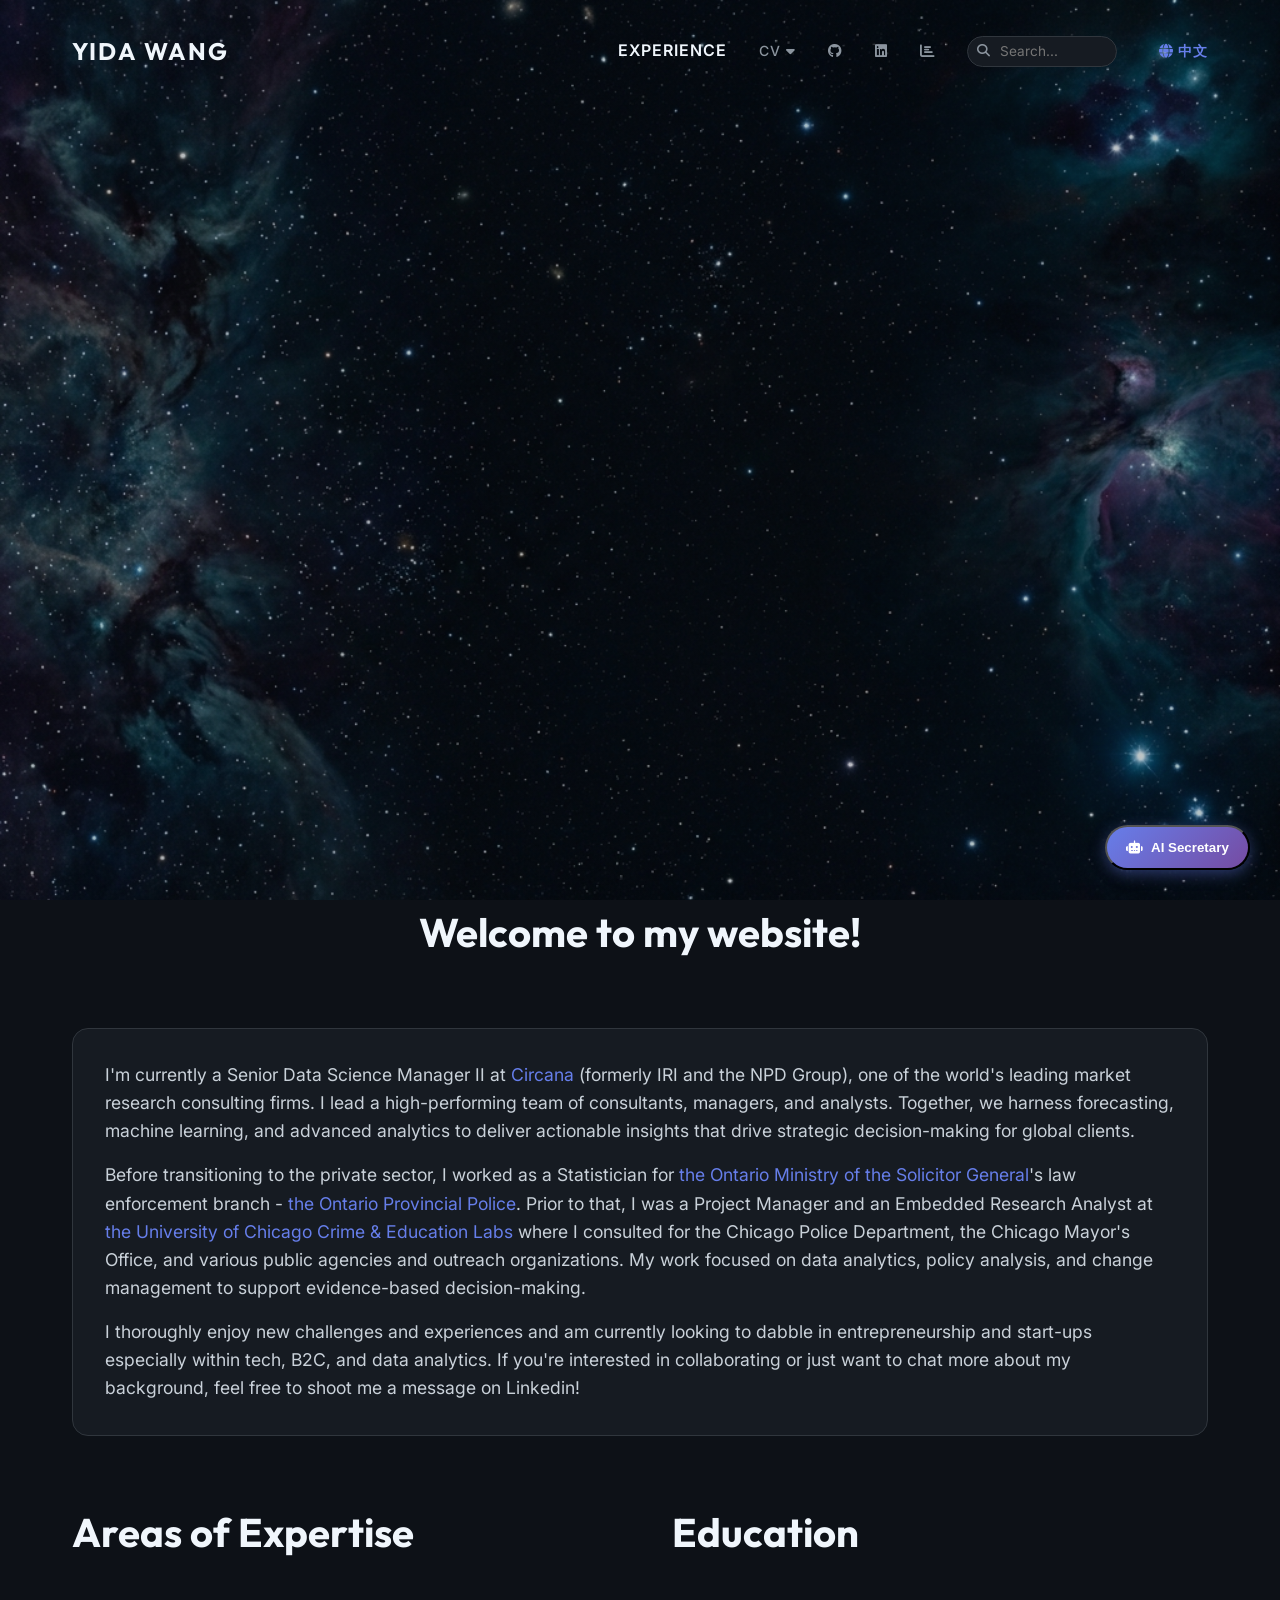
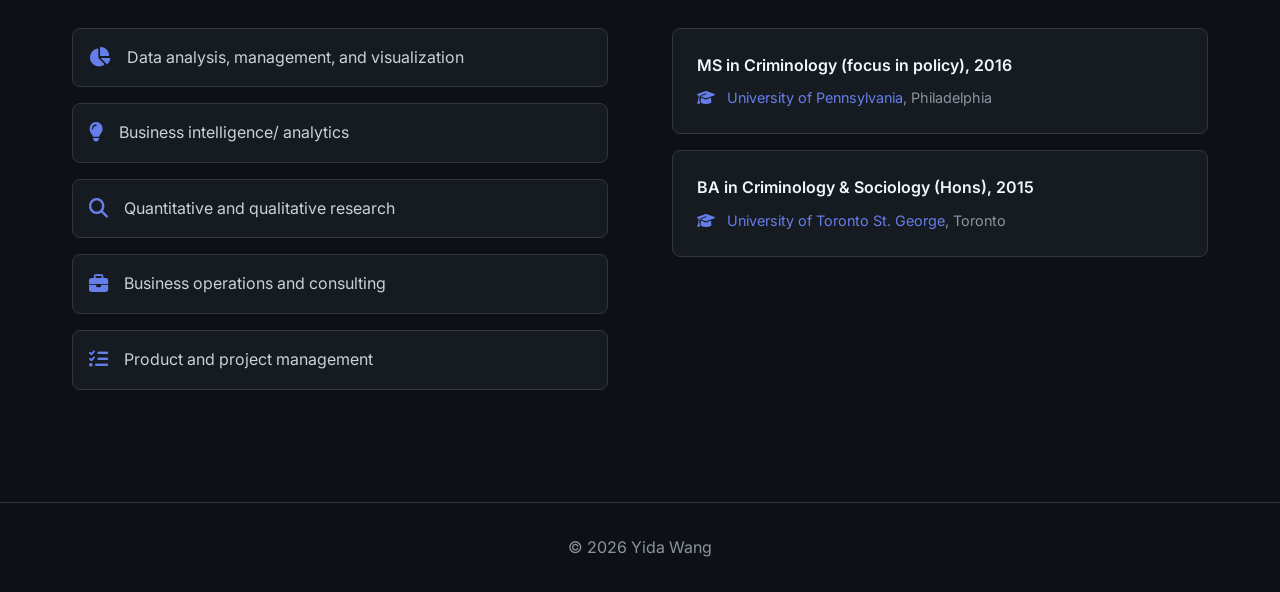
==== Final_v1/index.html @ 491728aa "UI polish: CV dropdown accent color, default cursor, TOC purple glow, softer portrait fade, cache v1" ====
<!DOCTYPE html>
<html lang="en">
<head>
    <meta charset="UTF-8">
    <meta name="viewport" content="width=device-width, initial-scale=1.0">
    <title>Yida Wang</title>
    <!-- Google tag (gtag.js) -->
    <script async src="https://www.googletagmanager.com/gtag/js?id=G-ZHW58FW84M"></script>
    <script>
      window.dataLayer = window.dataLayer || [];
      function gtag(){dataLayer.push(arguments);}
      gtag('js', new Date());

      gtag('config', 'G-ZHW58FW84M');
    </script>
    <link rel="icon" type="image/png" href="favicon.png">
    <link rel="stylesheet" href="style.css?v=5">
    <link rel="stylesheet" href="https://cdnjs.cloudflare.com/ajax/libs/font-awesome/6.4.0/css/all.min.css">
</head>
<body>

    <!-- Navigation -->
    <nav class="navbar" id="navbar">
        <div class="container nav-container">
            <a href="index.html" class="nav-brand">Yida Wang</a>
            <ul class="nav-links" id="nav-links">
                <li><a href="experience.html" class="nav-link nav-highlight">Experience</a></li>
                <li class="dropdown">
                    <a href="#" class="nav-link">CV <i class="fas fa-caret-down"></i></a>
                    <div class="dropdown-content">
                        <a href="https://public.tableau.com/app/profile/yida.wang24/viz/yida_resume/Resume" target="_blank" rel="noopener noreferrer">Interactive</a>
                        <a href="CV/website_resume.pdf" target="_blank" rel="noopener noreferrer">PDF</a>
                    </div>
                </li>
                <li><a href="https://github.com/yidaw123" target="_blank" rel="noopener noreferrer" class="nav-link" title="GitHub"><i class="fab fa-github"></i></a></li>
                <li><a href="https://www.linkedin.com/in/yidawang/" target="_blank" rel="noopener noreferrer" class="nav-link" title="LinkedIn"><i class="fab fa-linkedin"></i></a></li>
                <li><a href="https://public.tableau.com/app/profile/yida.wang24/vizzes" target="_blank" rel="noopener noreferrer" class="nav-link" title="Tableau Profile"><i class="fas fa-chart-bar"></i></a></li>
                <li class="search-nav-item">
                    <div class="search-container">
                        <input type="text" id="site-search" placeholder="Search..." class="search-input">
                        <i class="fas fa-search search-icon"></i>
                    </div>
                    <div id="search-results" class="search-results-dropdown"></div>
                </li>
                <li class="translate-nav-item" style="display: flex; align-items: center; margin-left: 10px;">
                    <a href="index-zh.html" class="nav-link" style="color: var(--accent-color); font-weight: bold;"><i class="fas fa-globe"></i> 中文</a>
                </li>
            </ul>
            <button class="mobile-menu-btn" id="mobile-menu-btn" aria-label="Toggle navigation">
                <i class="fas fa-bars"></i>
            </button>
        </div>
    </nav>

    <!-- Hero Section -->
    <section class="hero container">
        <div class="hero-content">
            <div class="hero-text fade-in-up">
                <h1 class="hero-title">Yida Wang</h1>
                <h2 class="hero-subtitle">Senior Data Science Manager II @ Circana</h2>
                <div class="btn-group">
                    <a href="https://github.com/yidaw123" target="_blank" class="btn btn-primary"><i class="fab fa-github"></i> GitHub</a>
                    <a href="https://www.linkedin.com/in/yidawang/" target="_blank" class="btn btn-primary"><i class="fab fa-linkedin"></i> LinkedIn</a>
                    <a href="mailto:yidaw93@hotmail.com" class="btn btn-primary"><i class="fas fa-envelope"></i> Email</a>
                </div>
            </div>
            <div class="hero-image-container fade-in-up" style="transition-delay: 0.2s;">
                <img src="images/profile_pic.jpg" alt="Yida Wang" class="hero-image" onerror="this.src='https://ui-avatars.com/api/?name=Yida+Wang&size=512&background=0D1117&color=667EEA'">
            </div>
        </div>
    </section>

    <!-- About Section -->
    <section class="container fade-in-up">
        <h2 class="section-title">Welcome to my website!</h2>
        <div class="card about-text">
            <p>I'm currently a Senior Data Science Manager II at <a href="https://www.circana.com/solution-areas/analytics" target="_blank">Circana</a> (formerly IRI and the NPD Group), one of the world's leading market research consulting firms. I lead a high-performing team of consultants, managers, and analysts. Together, we harness forecasting, machine learning, and advanced analytics to deliver actionable insights that drive strategic decision-making for global clients.</p>
            
            <p>Before transitioning to the private sector, I worked as a Statistician for <a href="https://www.ontario.ca/page/ministry-solicitor-general" target="_blank">the Ontario Ministry of the Solicitor General</a>'s law enforcement branch - <a href="https://www.opp.ca/" target="_blank">the Ontario Provincial Police</a>. Prior to that, I was a Project Manager and an Embedded Research Analyst at <a href="https://urbanlabs.uchicago.edu/" target="_blank">the University of Chicago Crime & Education Labs</a> where I consulted for the Chicago Police Department, the Chicago Mayor's Office, and various public agencies and outreach organizations. My work focused on data analytics, policy analysis, and change management to support evidence-based decision-making.</p>
            
            <p>I thoroughly enjoy new challenges and experiences and am currently looking to dabble in entrepreneurship and start-ups especially within tech, B2C, and data analytics. If you're interested in collaborating or just want to chat more about my background, feel free to shoot me a message on Linkedin!</p>
        </div>
    </section>

    <!-- Expertise & Education Grid -->
    <section class="container" style="margin-top: 4rem;">
        <div class="grid-2">
            <!-- Expertise -->
            <div class="fade-in-up">
                <h2 class="section-title" style="text-align: left;">Areas of Expertise</h2>
                <ul class="expertise-list">
                    <li><i class="fas fa-chart-pie"></i> Data analysis, management, and visualization</li>
                    <li><i class="fas fa-lightbulb"></i> Business intelligence/ analytics</li>
                    <li><i class="fas fa-search"></i> Quantitative and qualitative research</li>
                    <li><i class="fas fa-briefcase"></i> Business operations and consulting</li>
                    <li><i class="fas fa-tasks"></i> Product and project management</li>
                </ul>
            </div>

            <!-- Education -->
            <div class="fade-in-up" style="transition-delay: 0.2s;">
                <h2 class="section-title" style="text-align: left;">Education</h2>
                
                <div class="education-item">
                    <div class="education-title">MS in Criminology (focus in policy), 2016</div>
                    <div class="education-meta">
                        <i class="fas fa-graduation-cap" style="color: var(--accent-color); margin-right: 0.5rem;"></i>
                        <a href="https://crim.sas.upenn.edu/" target="_blank">University of Pennsylvania</a>, Philadelphia
                    </div>
                </div>

                <div class="education-item">
                    <div class="education-title">BA in Criminology & Sociology (Hons), 2015</div>
                    <div class="education-meta">
                        <i class="fas fa-graduation-cap" style="color: var(--accent-color); margin-right: 0.5rem;"></i>
                        <a href="https://www.crimsl.utoronto.ca/" target="_blank">University of Toronto St. George</a>, Toronto
                    </div>
                </div>
            </div>
        </div>
    </section>

    <!-- Footer -->
    <footer>
        <div class="container footer-content">
            <p>&copy; <span id="year"></span> Yida Wang</p>
        </div>
    </footer>

    <!-- Chatbot Widget -->
    <div class="chatbot-widget">
        <div class="chat-window" id="chat-window">
            <div class="chat-header">
                <div class="chat-title"><i class="fas fa-robot"></i> AI Secretary</div>
                <button class="chat-close" id="chat-close"><i class="fas fa-times"></i></button>
            </div>
            <div class="chat-messages" id="chat-messages">
                <div class="message bot-message">Hi! I'm Yida's AI Secretary. Ask me why Yida is the absolute perfect fit for your next big project!</div>
            </div>
            <div class="chat-input-area">
                <input type="text" id="chat-input" placeholder="Type a question..." autocomplete="off">
                <button id="chat-send"><i class="fas fa-paper-plane"></i></button>
            </div>
        </div>
        <button class="chatbot-btn" id="chatbot-toggle" title="Chat with AI Secretary">
            <i class="fas fa-robot"></i>
            <span class="chatbot-text">AI Secretary</span>
        </button>
    </div>

    <script src="script.js"></script>
</body>
</html>
---- Final_v1/style.css ----
/* yidawang-site/style.css */
@import url('https://fonts.googleapis.com/css2?family=Inter:wght@300;400;500;600&family=Outfit:wght@300;400;600;700&display=swap');

:root {
    /* Colors - Dark Theme */
    --bg-base: #0d1117;
    --bg-card: #161b22;
    --bg-card-hover: #1c2128;
    --border-color: #30363d;
    --text-primary: #c9d1d9;
    --text-secondary: #8b949e;
    --text-heading: #f0f6fc;

    /* Accents */
    --accent-gradient: linear-gradient(135deg, #667eea 0%, #764ba2 100%);
    --accent-color: #667eea;

    /* Spacing */
    --spacing-xs: 0.5rem;
    --spacing-sm: 1rem;
    --spacing-md: 2rem;
    --spacing-lg: 4rem;
    --spacing-xl: 6rem;

    /* Shadows & Effects */
    --shadow-sm: 0 4px 6px rgba(0, 0, 0, 0.3);
    --shadow-md: 0 10px 15px rgba(0, 0, 0, 0.4);
    --glass-bg: rgba(22, 27, 34, 0.7);
    --glass-blur: blur(10px);
}

* {
    margin: 0;
    padding: 0;
    box-sizing: border-box;
}

body {
    font-family: 'Inter', sans-serif;
    background-color: var(--bg-base);
    background-image: linear-gradient(rgba(13, 17, 23, 0.25), rgba(13, 17, 23, 0.25)), url('images/background_galaxy.png');
    background-size: cover;
    background-position: center;
    background-attachment: fixed;
    color: var(--text-primary);
    line-height: 1.6;
    overflow-x: hidden;
}

h1,
h2,
h3,
h4,
h5,
h6 {
    font-family: 'Outfit', sans-serif;
    color: var(--text-heading);
    margin-bottom: var(--spacing-sm);
}

a {
    color: var(--accent-color);
    text-decoration: none;
    transition: all 0.3s ease;
}

a:hover {
    color: #764ba2;
}

/* Base Layout */
.container {
    max-width: 1200px;
    margin: 0 auto;
    padding: 0 var(--spacing-md);
}

/* Navigation */
.navbar {
    position: fixed;
    top: 0;
    left: 0;
    right: 0;
    z-index: 1000;
    background: transparent;
    transition: all 0.3s ease;
    padding: var(--spacing-md) 0;
}

.navbar.scrolled {
    background: var(--glass-bg);
    backdrop-filter: var(--glass-blur);
    border-bottom: 1px solid var(--border-color);
    padding: var(--spacing-sm) 0;
}

.nav-container {
    display: flex;
    justify-content: space-between;
    align-items: center;
}

.nav-brand {
    font-family: 'Outfit', sans-serif;
    font-size: 1.5rem;
    font-weight: 700;
    color: var(--text-heading);
    text-transform: uppercase;
    letter-spacing: 2px;
}

.nav-links {
    display: flex;
    align-items: center;
    gap: var(--spacing-md);
    list-style: none;
}

.nav-link {
    color: var(--text-secondary);
    font-weight: 500;
    text-transform: uppercase;
    font-size: 0.875rem;
    letter-spacing: 1px;
}

.nav-link:hover,
.nav-link.active {
    color: var(--accent-color);
    text-shadow: 0 0 12px rgba(102, 126, 234, 0.6);
}

.nav-link.nav-highlight {
    font-size: 1rem; /* Slightly larger */
    font-weight: 600; /* Bolder */
    color: var(--text-heading);
}

/* Mobile Menu Button */
.mobile-menu-btn {
    display: none;
    background: none;
    border: none;
    color: var(--text-heading);
    font-size: 1.5rem;
    cursor: pointer;
    padding: 0.5rem;
}

/* Search Bar */
.search-nav-item {
    position: relative;
}

.search-container {
    position: relative;
    display: flex;
    align-items: center;
}

.search-input {
    background: var(--bg-card);
    border: 1px solid var(--border-color);
    color: var(--text-primary);
    padding: 0.4rem 1rem 0.4rem 2rem;
    border-radius: 20px;
    font-family: 'Inter', sans-serif;
    font-size: 0.85rem;
    width: 150px;
    transition: all 0.3s ease;
}

.search-input:focus {
    outline: none;
    border-color: var(--accent-color);
    width: 200px;
    box-shadow: 0 0 8px rgba(102, 126, 234, 0.4);
}

.search-icon {
    position: absolute;
    left: 10px;
    color: var(--text-secondary);
    font-size: 0.8rem;
    pointer-events: none;
}

.search-results-dropdown {
    display: none;
    position: absolute;
    top: 100%;
    right: 0;
    width: 250px;
    margin-top: 0.5rem;
    background-color: var(--bg-card);
    border: 1px solid var(--border-color);
    border-radius: 8px;
    box-shadow: var(--shadow-md);
    max-height: 300px;
    overflow-y: auto;
    z-index: 1000;
}

.search-results-dropdown.active {
    display: block;
}

.search-result-item {
    padding: 10px 15px;
    border-bottom: 1px solid var(--border-color);
    display: block;
    color: var(--text-primary);
    text-decoration: none;
    transition: background 0.2s;
}

.search-result-item:last-child {
    border-bottom: none;
}

.search-result-item:hover {
    background-color: var(--bg-card-hover);
    color: var(--accent-color);
}

.search-result-title {
    font-weight: 600;
    font-size: 0.9rem;
    margin-bottom: 0.2rem;
}

.search-result-snippet {
    font-size: 0.75rem;
    color: var(--text-secondary);
}

/* Dropdown */
.dropdown {
    position: relative;
}

.dropdown-content {
    display: none;
    position: absolute;
    top: 100%;
    right: 0;
    background-color: var(--bg-card);
    min-width: 160px;
    box-shadow: var(--shadow-md);
    border: 1px solid var(--border-color);
    border-radius: 8px;
    overflow: hidden;
}

.dropdown:hover .dropdown-content,
.dropdown.active .dropdown-content {
    display: block;
}

.dropdown-content a {
    color: var(--text-secondary);
    padding: 12px 16px;
    display: block;
    font-size: 0.875rem;
}

.dropdown-content a:hover {
    background-color: var(--bg-card-hover);
    color: var(--text-heading);
}

/* Hero Section */
.hero {
    min-height: 100vh;
    display: flex;
    align-items: center;
    padding-top: var(--spacing-xl);
    position: relative;
    overflow: hidden;
}

.hero-content {
    display: grid;
    grid-template-columns: 1.2fr 1fr;
    gap: var(--spacing-xl);
    align-items: center;
}

.hero-image-container {
    position: relative;
    width: 100%;
    display: flex;
    justify-content: flex-end;
    align-items: center;
    isolation: isolate;
}

/* This is the solid shield that blocks stars - perfectly locked to the portrait size */
.hero-image-container::before {
    content: '';
    position: absolute;
    right: 30px; 
    width: calc(100% - 60px);
    max-width: 490px;
    height: 85%;
    background: var(--bg-base);
    border-radius: 50%; /* Match portrait shape */
    z-index: 1;
    filter: blur(30px); /* Extremely soft transition */
}

.hero-image {
    width: 100%;
    max-width: 550px;
    height: auto;
    object-fit: contain;
    padding: 30px;
    position: relative;
    z-index: 2;
    border-radius: 50%; /* Force true oval physical shape */
    -webkit-mask-image: radial-gradient(ellipse at center, rgba(0, 0, 0, 1) 0%, rgba(0, 0, 0, 1) 15%, rgba(0, 0, 0, 0) 70%);
    mask-image: radial-gradient(ellipse at center, rgba(0, 0, 0, 1) 0%, rgba(0, 0, 0, 1) 15%, rgba(0, 0, 0, 0) 70%);
}

@keyframes pulse {
    0% {
        opacity: 0.5;
        transform: scale(0.95);
    }

    100% {
        opacity: 0.8;
        transform: scale(1.05);
    }
}

.hero-title {
    font-size: 3.5rem;
    line-height: 1.1;
    margin-bottom: var(--spacing-sm);
}

.hero-subtitle {
    font-size: 1.5rem;
    color: var(--text-secondary);
    margin-bottom: var(--spacing-md);
    font-weight: 300;
}

.btn-group {
    display: flex;
    gap: var(--spacing-sm);
    flex-wrap: wrap;
}

.btn {
    display: inline-flex;
    align-items: center;
    gap: 0.5rem;
    padding: 0.75rem 1.5rem;
    border-radius: 30px;
    font-weight: 500;
    transition: all 0.3s ease;
    border: 1px solid var(--border-color);
    background: var(--bg-card);
    color: var(--text-primary);
}

.btn:hover {
    transform: translateY(-2px);
    background: var(--bg-card-hover);
    border-color: var(--text-secondary);
    box-shadow: var(--shadow-sm);
    color: var(--text-heading);
}

.btn-primary {
    background: var(--accent-gradient);
    color: white;
    border: none;
}

.btn-primary:hover {
    background: linear-gradient(135deg, #764ba2 0%, #667eea 100%);
    color: white;
}

/* Sections */
section {
    padding: var(--spacing-xl) 0;
}

.section-title {
    font-size: 2.5rem;
    margin-bottom: var(--spacing-lg);
    text-align: center;
}

/* Cards */
.card {
    background: var(--bg-card);
    border: 1px solid var(--border-color);
    border-radius: 16px;
    padding: var(--spacing-md);
    margin-bottom: var(--spacing-md);
    transition: transform 0.3s ease, box-shadow 0.3s ease;
}

.card:hover {
    transform: translateY(-5px);
    box-shadow: 0 10px 25px rgba(102, 126, 234, 0.15), 0 0 20px rgba(118, 75, 162, 0.2);
    border-color: var(--accent-color);
}

/* About Section */
.about-text p {
    margin-bottom: var(--spacing-sm);
    font-size: 1.1rem;
}

.about-text p:last-child {
    margin-bottom: 0;
}

/* Grid Layouts */
.grid-2 {
    display: grid;
    grid-template-columns: 1fr 1fr;
    gap: var(--spacing-lg);
}

/* Lists */
.expertise-list,
.education-list {
    list-style: none;
}

.expertise-list li {
    padding: 1rem;
    background: var(--bg-card);
    border: 1px solid var(--border-color);
    border-radius: 8px;
    margin-bottom: var(--spacing-sm);
    display: flex;
    align-items: center;
    gap: 1rem;
    transition: all 0.3s ease;
}

.expertise-list li:hover {
    border-color: var(--accent-color);
    background: var(--bg-card-hover);
}

.expertise-list li i {
    color: var(--accent-color);
    font-size: 1.2rem;
}

.education-item {
    padding: 1.5rem;
    background: var(--bg-card);
    border: 1px solid var(--border-color);
    border-radius: 8px;
    margin-bottom: var(--spacing-sm);
}

.education-title {
    font-weight: 600;
    color: var(--text-heading);
    margin-bottom: 0.5rem;
}

.education-meta {
    color: var(--text-secondary);
    font-size: 0.9rem;
}

/* Experience Page Specifics */
.page-header {
    padding-top: calc(100px + var(--spacing-md));
    padding-bottom: var(--spacing-md);
    text-align: center;
    background: radial-gradient(circle at center, rgba(102, 126, 234, 0.1) 0%, rgba(13, 17, 23, 0) 70%);
}

.page-title {
    font-size: 3.5rem;
    background: var(--accent-gradient);
    -webkit-background-clip: text;
    -webkit-text-fill-color: transparent;
    display: inline-block;
}

.experience-layout {
    display: grid;
    grid-template-columns: 250px 1fr;
    gap: var(--spacing-lg);
    position: relative;
    align-items: start;
}

.sidebar-toc {
    position: sticky;
    top: 100px;
    background: var(--bg-card);
    border: 1px solid var(--border-color);
    border-radius: 12px;
    padding: var(--spacing-md);
}

.toc-header {
    display: flex;
    justify-content: space-between;
    align-items: center;
    margin-bottom: var(--spacing-sm);
    padding-bottom: var(--spacing-xs);
    border-bottom: 1px solid var(--border-color);
}

.toc-title {
    font-size: 1.2rem;
    margin-bottom: 0;
}

.toc-close {
    display: none;
    background: none;
    border: none;
    color: var(--text-secondary);
    font-size: 1.2rem;
    cursor: pointer;
    padding: 5px;
    transition: color 0.2s;
}

.toc-close:hover {
    color: var(--text-heading);
}

.mobile-toc-toggle {
    display: none;
    position: fixed;
    bottom: 30px;
    left: 30px;
    z-index: 1000;
    background: var(--accent-gradient);
    color: white;
    padding: 0.8rem 1.2rem;
    border-radius: 30px;
    border: none;
    box-shadow: 0 4px 15px rgba(102, 126, 234, 0.4);
    cursor: pointer;
    font-size: 1rem;
    align-items: center;
    justify-content: center;
    gap: 0.5rem;
    transition: transform 0.3s ease, box-shadow 0.3s ease;
}

.toc-toggle-text {
    font-weight: 600;
}

.mobile-toc-toggle:hover {
    transform: scale(1.05);
    box-shadow: 0 6px 20px rgba(102, 126, 234, 0.6);
}

.toc-overlay {
    display: none;
    position: fixed;
    top: 0;
    left: 0;
    width: 100%;
    height: 100%;
    background: rgba(0, 0, 0, 0.5);
    backdrop-filter: blur(4px);
    z-index: 1050;
    opacity: 0;
    transition: opacity 0.3s ease;
}

.toc-overlay.active {
    display: block;
    opacity: 1;
}

.toc-links {
    list-style: none;
}

.toc-links li {
    margin-bottom: 0.5rem;
}

.toc-link {
    color: var(--text-secondary);
    font-size: 0.95rem;
    display: block;
    padding: 0.5rem;
    border-radius: 6px;
    transition: all 0.2s ease;
}

.toc-link:hover,
.toc-link.active {
    background: var(--bg-card-hover);
    color: var(--text-heading);
    padding-left: 1rem;
    border-left: 3px solid var(--accent-color);
}

.experience-content section {
    margin-bottom: var(--spacing-xl);
    scroll-margin-top: 100px;
    /* For anchor links */
}

.org-header {
    display: flex;
    align-items: center;
    gap: var(--spacing-sm);
    margin-bottom: var(--spacing-md);
    padding-bottom: var(--spacing-sm);
    border-bottom: 1px solid var(--border-color);
}

.org-header h2 {
    margin-bottom: 0;
    line-height: 1.2;
}

.org-header i {
    font-size: 2rem;
    background: var(--accent-gradient);
    -webkit-background-clip: text;
    -webkit-text-fill-color: transparent;
    display: flex;
    align-items: center;
    transform: translateY(-1px); /* Slight nudge to match visual baseline */
}

.role-section {
    margin-bottom: var(--spacing-lg);
}

.role-title {
    color: var(--text-heading);
    margin-bottom: var(--spacing-sm);
}

.role-desc p {
    margin-bottom: 1rem;
    color: var(--text-primary);
}

.role-desc ul {
    margin-left: var(--spacing-md);
    margin-bottom: 1rem;
    color: var(--text-primary);
}

.role-desc li {
    margin-bottom: 0.5rem;
}

/* Image Gallery */
.img-gallery {
    display: flex;
    flex-wrap: wrap;
    gap: 1.5rem;
    margin-top: 2rem;
    margin-bottom: 2rem;
}

.img-gallery figure {
    flex: 1 1 280px;
    margin: 0;
    padding: 1.25rem; /* Balanced internal padding */
    border-radius: 12px;
    border: 1px solid var(--border-color);
    background: var(--bg-base);
    display: flex;
    flex-direction: column;
}

.img-gallery figure img {
    width: 100%;
    height: 220px;
    object-fit: cover;
    display: block;
    border-radius: 6px; /* Soften image corners inside card */
    transition: transform 0.4s ease;
}

.img-gallery figure:hover img {
    transform: scale(1.02);
}

.img-gallery figcaption {
    padding: 0;
    margin-top: 1.25rem;
    font-size: 0.82rem;
    color: var(--text-secondary);
    font-style: italic;
    line-height: 1.5;
}

/* Chatbot Widget */
.chatbot-widget {
    position: fixed;
    bottom: 30px;
    right: 30px;
    z-index: 1000;
}

.chatbot-btn {
    display: flex;
    align-items: center;
    gap: 0.5rem;
    background: var(--accent-gradient);
    color: white;
    padding: 0.8rem 1.2rem;
    border-radius: 30px;
    box-shadow: 0 4px 15px rgba(102, 126, 234, 0.4);
    font-weight: 600;
    transition: transform 0.3s ease, box-shadow 0.3s ease;
}

.chatbot-btn:hover {
    transform: translateY(-3px) scale(1.05);
    box-shadow: 0 6px 20px rgba(102, 126, 234, 0.6);
    color: white;
}

/* Chat Window */
.chat-window {
    display: none;
    position: absolute;
    bottom: 60px;
    right: 0;
    width: 320px;
    height: 450px;
    background: var(--bg-card);
    border: 1px solid var(--border-color);
    border-radius: 16px;
    box-shadow: var(--shadow-md);
    flex-direction: column;
    overflow: hidden;
    transform-origin: bottom right;
    animation: chatPop 0.3s cubic-bezier(0.175, 0.885, 0.32, 1.275);
}

.chat-window.active {
    display: flex;
}

@keyframes chatPop {
    0% {
        transform: scale(0.5);
        opacity: 0;
    }

    100% {
        transform: scale(1);
        opacity: 1;
    }
}

.chat-header {
    background: var(--accent-gradient);
    color: white;
    padding: 15px;
    display: flex;
    justify-content: space-between;
    align-items: center;
}

.chat-title {
    font-weight: 600;
    font-size: 1rem;
    display: flex;
    align-items: center;
    gap: 8px;
}

.chat-close {
    background: none;
    border: none;
    color: white;
    font-size: 1.2rem;
    cursor: pointer;
    opacity: 0.8;
    transition: opacity 0.2s;
}

.chat-close:hover {
    opacity: 1;
}

.chat-messages {
    flex: 1;
    padding: 15px;
    overflow-y: auto;
    display: flex;
    flex-direction: column;
    gap: 10px;
    background: var(--bg-base);
}

.message {
    max-width: 85%;
    padding: 10px 14px;
    border-radius: 12px;
    font-size: 0.9rem;
    line-height: 1.4;
    word-wrap: break-word;
}

.bot-message {
    align-self: flex-start;
    background: var(--bg-card);
    border: 1px solid var(--border-color);
    color: var(--text-primary);
    border-bottom-left-radius: 4px;
}

.user-message {
    align-self: flex-end;
    background: var(--accent-color);
    color: white;
    border-bottom-right-radius: 4px;
}

.chat-input-area {
    padding: 15px;
    border-top: 1px solid var(--border-color);
    display: flex;
    gap: 10px;
    background: var(--bg-card);
}

#chat-input {
    flex: 1;
    background: var(--bg-base);
    border: 1px solid var(--border-color);
    color: var(--text-primary);
    padding: 10px 15px;
    border-radius: 20px;
    font-family: 'Inter', sans-serif;
    font-size: 0.9rem;
}

#chat-input:focus {
    outline: none;
    border-color: var(--accent-color);
}

#chat-send {
    background: var(--accent-gradient);
    color: white;
    border: none;
    width: 40px;
    height: 40px;
    border-radius: 50%;
    cursor: pointer;
    display: flex;
    justify-content: center;
    align-items: center;
    transition: transform 0.2s;
}

#chat-send:hover {
    transform: scale(1.1);
}

.typing-indicator {
    display: inline-flex;
    align-items: center;
    gap: 4px;
    padding: 4px 8px;
}

.typing-dot {
    width: 6px;
    height: 6px;
    background: var(--text-secondary);
    border-radius: 50%;
    animation: typing 1.4s infinite;
}

.typing-dot:nth-child(2) {
    animation-delay: 0.2s;
}

.typing-dot:nth-child(3) {
    animation-delay: 0.4s;
}

@keyframes typing {

    0%,
    100% {
        transform: translateY(0);
    }

    50% {
        transform: translateY(-4px);
    }
}

/* Footer */
footer {
    border-top: 1px solid var(--border-color);
    padding: var(--spacing-md) 0;
    text-align: center;
    color: var(--text-secondary);
    margin-top: var(--spacing-xl);
}

.footer-content {
    display: flex;
    flex-direction: column;
    align-items: center;
    gap: var(--spacing-sm);
}

/* Animations */
.fade-in-up {
    opacity: 0;
    transform: translateY(30px);
    transition: opacity 0.8s ease, transform 0.8s ease;
}

.fade-in-up.visible {
    opacity: 1;
    transform: translateY(0);
}

/* Responsive */
@media (max-width: 992px) {
    .hero-content {
        grid-template-columns: 1fr;
        text-align: center;
    }

    .hero-image-container {
        margin-bottom: var(--spacing-md);
    }

    .btn-group {
        justify-content: center;
    }

    .grid-2 {
        grid-template-columns: 1fr;
    }

    .experience-layout {
        grid-template-columns: 1fr;
    }

    .sidebar-toc {
        display: block;
        position: fixed;
        top: 0;
        left: -300px;
        width: 280px;
        height: 100vh;
        z-index: 1100;
        background: var(--bg-card);
        border-right: 1px solid var(--border-color);
        border-radius: 0;
        padding: var(--spacing-md);
        transition: left 0.3s cubic-bezier(0.4, 0, 0.2, 1);
        overflow-y: auto;
    }

    .sidebar-toc.active {
        left: 0;
    }

    .toc-close {
        display: block;
    }

    .mobile-toc-toggle {
        display: flex;
    }
}

@media (max-width: 768px) {
    .nav-container {
        padding-top: 0.5rem;
        padding-bottom: 0.5rem;
    }

    .mobile-menu-btn {
        display: block;
    }

    .nav-links {
        position: absolute;
        top: 100%;
        left: 0;
        right: 0;
        background: var(--bg-card);
        flex-direction: column;
        padding: 1rem;
        gap: 1.5rem;
        border-bottom: 1px solid var(--border-color);
        box-shadow: var(--shadow-md);
        display: none;
        align-items: flex-start;
    }

    .nav-links.active {
        display: flex;
    }

    .dropdown-content {
        position: static;
        display: none;
        box-shadow: none;
        border: none;
        padding-left: 1rem;
        margin-top: 0.5rem;
    }

    .dropdown.active .dropdown-content {
        display: block;
    }

    .search-input {
        width: 100%;
    }

    .search-input:focus {
        width: 100%;
    }

    .search-results-dropdown {
        width: 100%;
        right: auto;
        left: 0;
    }

    .hero-title {
        font-size: 2.5rem;
    }

    .section-title {
        font-size: 2rem;
    }
}
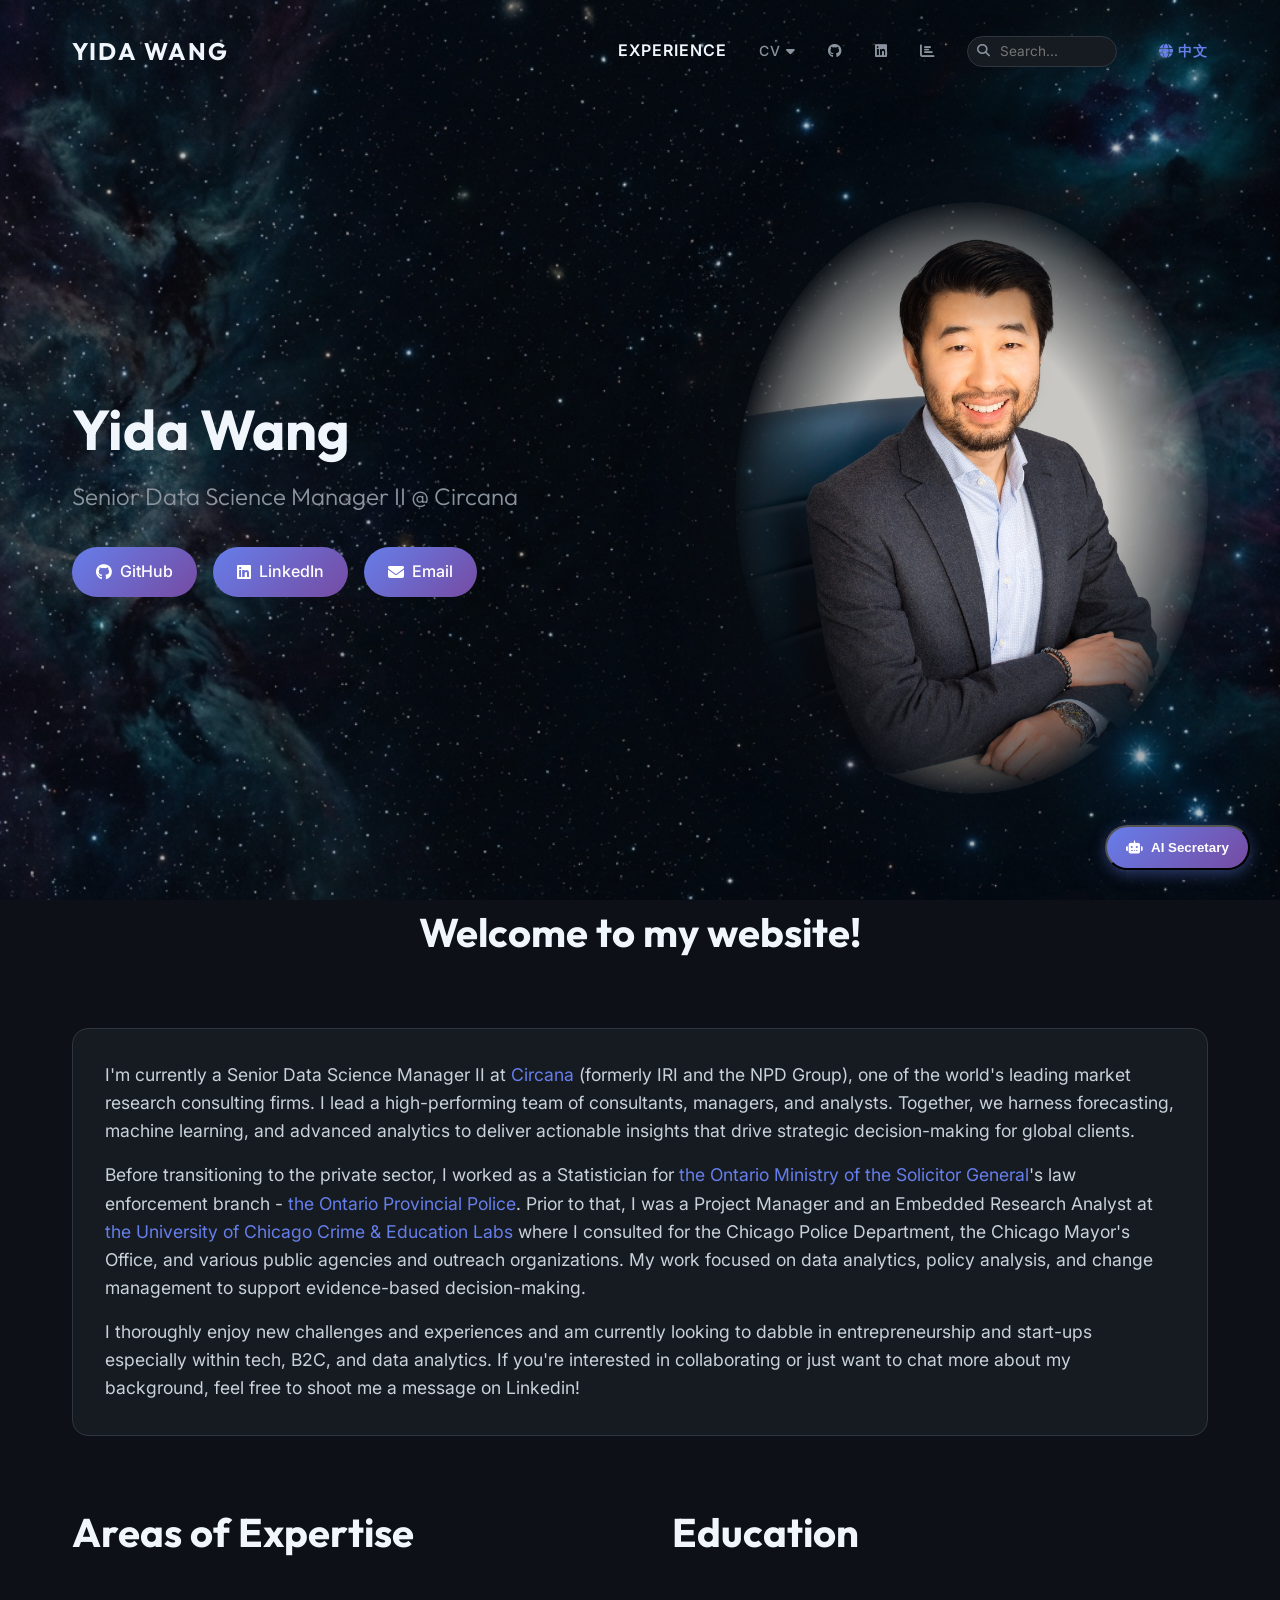
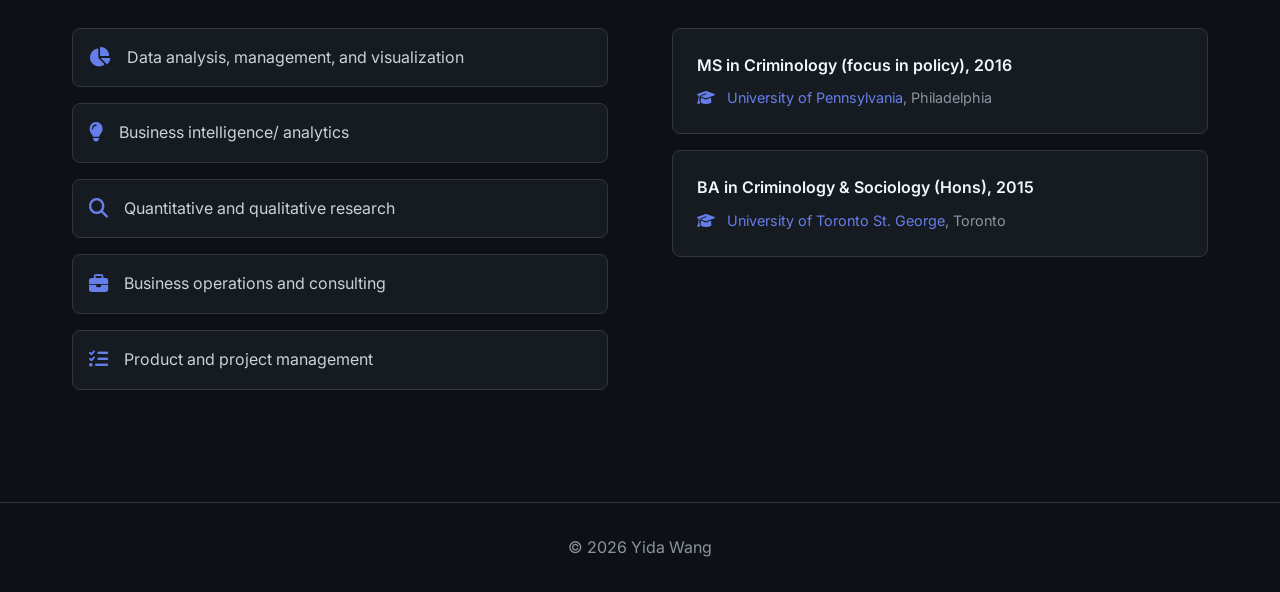
==== commit 6ed4230a: "Update Final_v1 backup to match final-v1 tag" ====
--- a/Final_v1/index.html
+++ b/Final_v1/index.html
@@ -14,7 +14,7 @@
       gtag('config', 'G-ZHW58FW84M');
     </script>
     <link rel="icon" type="image/png" href="favicon.png">
-    <link rel="stylesheet" href="style.css?v=5">
+    <link rel="stylesheet" href="style.css?v=14">
     <link rel="stylesheet" href="https://cdnjs.cloudflare.com/ajax/libs/font-awesome/6.4.0/css/all.min.css">
 </head>
 <body>
@@ -65,7 +65,9 @@
                 </div>
             </div>
             <div class="hero-image-container fade-in-up" style="transition-delay: 0.2s;">
-                <img src="images/profile_pic.jpg" alt="Yida Wang" class="hero-image" onerror="this.src='https://ui-avatars.com/api/?name=Yida+Wang&size=512&background=0D1117&color=667EEA'">
+                <div class="hero-image-wrapper">
+                    <img src="images/profile_pic.jpg" alt="Yida Wang" class="hero-image" onerror="this.src='https://ui-avatars.com/api/?name=Yida+Wang&size=512&background=0D1117&color=667EEA'">
+                </div>
             </div>
         </div>
     </section>
--- a/Final_v1/style.css
+++ b/Final_v1/style.css
@@ -45,6 +45,7 @@
     color: var(--text-primary);
     line-height: 1.6;
     overflow-x: hidden;
+    cursor: default;
 }
 
 h1,
@@ -136,6 +137,12 @@
     color: var(--text-heading);
 }
 
+.nav-link.nav-highlight:hover,
+a.nav-link.nav-highlight:hover {
+    color: #764ba2 !important;
+    text-shadow: 0 0 12px rgba(118, 75, 162, 0.6) !important;
+}
+
 /* Mobile Menu Button */
 .mobile-menu-btn {
     display: none;
@@ -266,7 +273,8 @@
 
 .dropdown-content a:hover {
     background-color: var(--bg-card-hover);
-    color: var(--text-heading);
+    color: var(--accent-color);
+    text-shadow: 0 0 8px rgba(102, 126, 234, 0.4);
 }
 
 /* Hero Section */
@@ -299,27 +307,37 @@
 .hero-image-container::before {
     content: '';
     position: absolute;
-    right: 30px; 
-    width: calc(100% - 60px);
-    max-width: 490px;
-    height: 85%;
+    right: 5%; 
+    width: 90%;
+    max-width: 580px; /* Larger than the image to block all stars in the fade zone */
+    height: 90%;
     background: var(--bg-base);
-    border-radius: 50%; /* Match portrait shape */
+    border-radius: 50%;
     z-index: 1;
-    filter: blur(30px); /* Extremely soft transition */
+    filter: blur(60px); /* Solid enough to block stars, soft enough to blend */
+}
+
+.hero-image-wrapper {
+    position: relative;
+    border-radius: 50%;
+    z-index: 2;
+    padding: 0;
+    display: flex;
+    align-items: center;
+    justify-content: center;
+    width: 100%;
+    max-width: 500px;
 }
 
 .hero-image {
     width: 100%;
-    max-width: 550px;
     height: auto;
-    object-fit: contain;
-    padding: 30px;
+    display: block;
     position: relative;
     z-index: 2;
-    border-radius: 50%; /* Force true oval physical shape */
-    -webkit-mask-image: radial-gradient(ellipse at center, rgba(0, 0, 0, 1) 0%, rgba(0, 0, 0, 1) 15%, rgba(0, 0, 0, 0) 70%);
-    mask-image: radial-gradient(ellipse at center, rgba(0, 0, 0, 1) 0%, rgba(0, 0, 0, 1) 15%, rgba(0, 0, 0, 0) 70%);
+    border-radius: 50%;
+    -webkit-mask-image: radial-gradient(ellipse at center, rgba(0,0,0,1) 40%, rgba(0,0,0,0.4) 62%, rgba(0,0,0,0) 72%);
+    mask-image: radial-gradient(ellipse at center, rgba(0,0,0,1) 40%, rgba(0,0,0,0.4) 62%, rgba(0,0,0,0) 72%);
 }
 
 @keyframes pulse {
@@ -463,6 +481,12 @@
     border: 1px solid var(--border-color);
     border-radius: 8px;
     margin-bottom: var(--spacing-sm);
+    transition: all 0.3s ease;
+}
+
+.education-item:hover {
+    border-color: var(--accent-color);
+    background: var(--bg-card-hover);
 }
 
 .education-title {
@@ -507,6 +531,12 @@
     border: 1px solid var(--border-color);
     border-radius: 12px;
     padding: var(--spacing-md);
+    transition: all 0.3s ease;
+}
+
+.sidebar-toc:hover {
+    border-color: var(--accent-color);
+    box-shadow: 0 0 15px rgba(102, 126, 234, 0.15);
 }
 
 .toc-header {
@@ -606,9 +636,10 @@
 .toc-link:hover,
 .toc-link.active {
     background: var(--bg-card-hover);
-    color: var(--text-heading);
+    color: #764ba2;
+    text-shadow: 0 0 10px rgba(118, 75, 162, 0.5);
     padding-left: 1rem;
-    border-left: 3px solid var(--accent-color);
+    border-left: 3px solid #764ba2;
 }
 
 .experience-content section {
